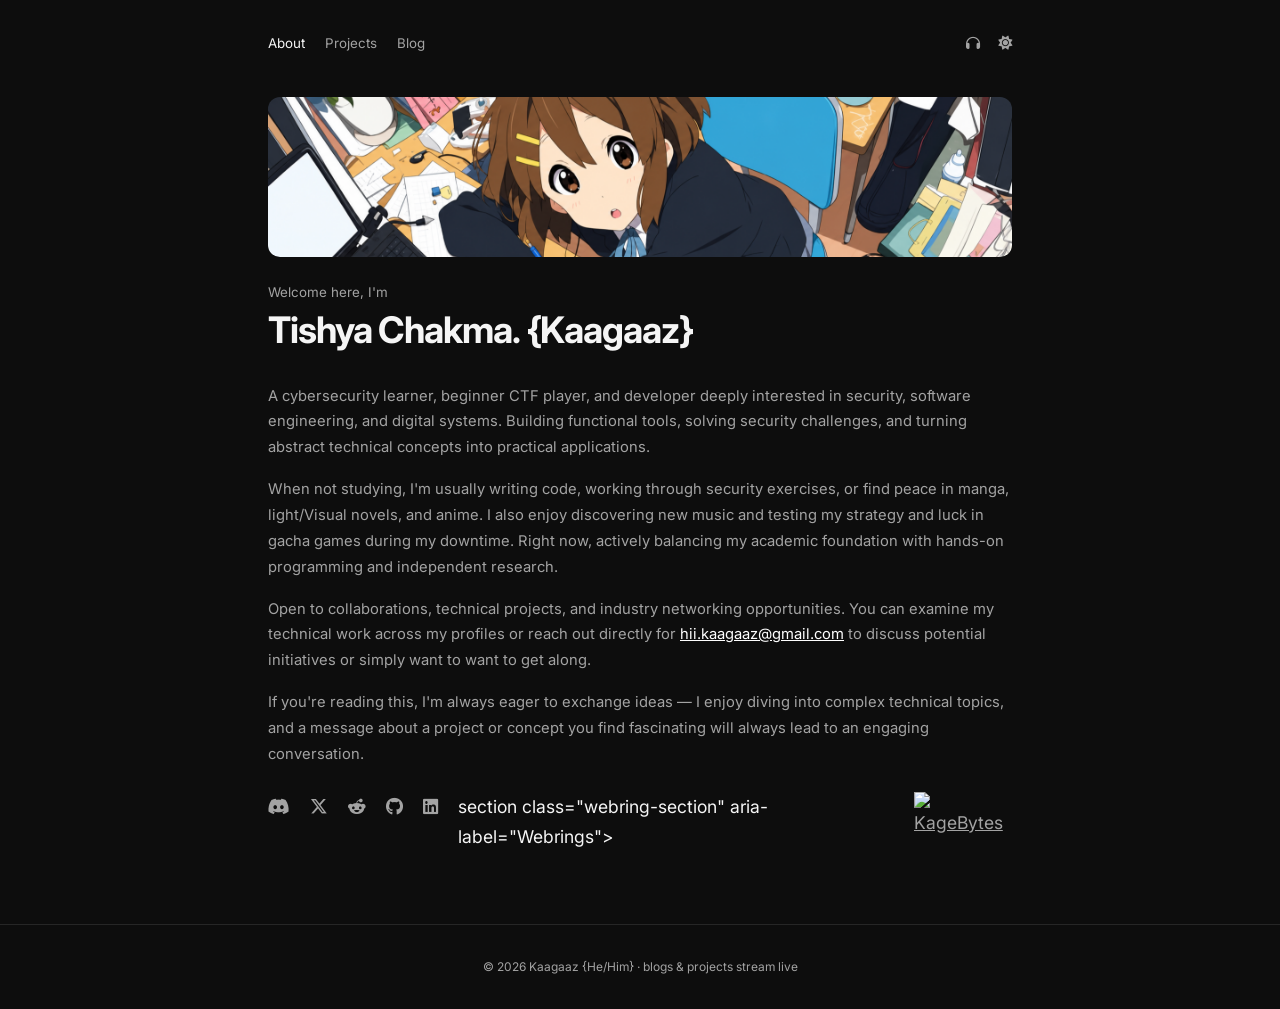
==== index.html @ 434b5686 "Update index.html" ====
<!DOCTYPE html>
<html lang="en">
<head>
    <meta charset="UTF-8">
    <meta name="viewport" content="width=device-width, initial-scale=1.0">
    <title>About Me | Kaagaaz</title>

    <!-- Google Fonts -->
    <link rel="preconnect" href="https://fonts.googleapis.com">
    <link rel="preconnect" href="https://fonts.gstatic.com" crossorigin>
    <link href="https://fonts.googleapis.com/css2?family=Inter:wght@300;400;500;600;700&display=swap" rel="stylesheet">

    <!-- Font Awesome -->
    <link rel="stylesheet" href="https://cdnjs.cloudflare.com/ajax/libs/font-awesome/6.5.1/css/all.min.css">

    <!-- CSS -->
    <link rel="stylesheet" href="style.css?v=9">
</head>
<body>

<!-- Prevent Theme Flicker -->
<script>
if (localStorage.getItem("theme") !== "light") {
    document.body.classList.add("dark-mode");
}
</script>

<header class="navbar">
    <div class="nav-container">
        <nav class="nav-links">
            <a href="index.html" class="nav-item active">About</a>
            <a href="projects.html" class="nav-item">Projects</a>
            <a href="blog.html" class="nav-item">Blog</a>
        </nav>

        <div class="nav-actions">
            <button id="music-toggle" class="icon-btn" aria-label="Toggle music" title="Toggle Music">
                <i class="fa-solid fa-headphones"></i>
            </button>
            <button id="theme-toggle" class="icon-btn" aria-label="Toggle theme" title="Toggle Theme">
                <i class="fa-solid fa-moon"></i>
            </button>
        </div>
    </div>

    <audio id="bgm" loop>
        <source src="bgm.mp3" type="audio/mpeg">
    </audio>
</header>

<main class="container">
    <!-- Standalone Banner Container -->
    <div class="banner-wrapper" id="banner-slider">
        <img src="photos/Hero Banner 1.png" alt="Hero Banner 1" class="hero-banner active">
        <img src="photos/banner2.png" alt="Hero Banner 2" class="hero-banner">
        <img src="photos/Hero Banner 3.png" alt="Hero Banner 3" class="hero-banner">
        <img src="photos/banner4.png" alt="Hero Banner 3" class="hero-banner">
        <img src="photos/banner5.png" alt="Hero Banner 3" class="hero-banner">
        <img src="photos/banner6.png" alt="Hero Banner 3" class="hero-banner">
    </div>

    <section class="about-hero">
        <span class="greeting">Welcome here, I'm</span>
        <h1 class="name">Tishya Chakma. {Kaagaaz}</h1>
        <p class="bio-paragraph">
            A cybersecurity learner, beginner CTF player, and developer deeply interested in security, software engineering, and digital systems. Building functional tools, solving security challenges, and turning abstract technical concepts into practical applications. 
        </p>
        <p class="bio-paragraph">
            When not studying, I'm usually writing code, working through security exercises, or find peace in manga, light/Visual novels, and anime. I also enjoy discovering new music and testing my strategy and luck in gacha games during my downtime. Right now, actively balancing my academic foundation with hands-on programming and independent research. 
        </p>
        <p class="bio-paragraph">
            Open to collaborations, technical projects, and industry networking opportunities. You can examine my technical work across my profiles or reach out directly for <a href="mailto:hii.kaagaaz@gmail.com">hii.kaagaaz@gmail.com</a> to discuss potential initiatives or simply want to want to get along.
        </p>
        <p class="bio-paragraph">
            If you're reading this, I'm always eager to exchange ideas — I enjoy diving into complex technical topics, and a message about a project or concept you find fascinating will always lead to an engaging conversation.  
        </p>
        <div class="social-links">
            <a href="https://discord.com/users/1470676347805503501" target="_blank" aria-label="Discord" title="Discord"><i class="fa-brands fa-discord"></i></a>
            <a href="https://x.com/The_kaagaaz" target="_blank" aria-label="X (Twitter)" title="X"><i class="fa-brands fa-x-twitter"></i></a>
            <a href="https://www.reddit.com/user/Dizzy-Cup2755/" target="_blank" aria-label="Reddit" title="Reddit"><i class="fa-brands fa-reddit-alien"></i></a>
            <a href="https://github.com/Kaagaaz" target="_blank" aria-label="GitHub" title="GitHub"><i class="fa-brands fa-github"></i></a>
            <a href="https://www.linkedin.com/in/tishya-chakma" target="_blank" aria-label="LinkedIn" title="LinkedIn"><i class="fa-brands fa-linkedin"></i></a>

             section class="webring-section" aria-label="Webrings">
            <div class="webring-row">
                <a href="https://hellokagebytes.vercel.app/" target="_blank" rel="noopener" class="my-button" title="KageBytes">
                    <img src="photos/KageBytesBadge.png" alt="KageBytes">
                </a>      
        </div>
    </section>
</main>

<footer class="site-footer">
    <p>© 2026 Kaagaaz {He/Him} · blogs &amp; projects stream live</p>
</footer>

<!-- Banner Slideshow -->
<script>
(function () {
    const slider = document.getElementById("banner-slider");
    if (!slider) return;

    const slides = slider.querySelectorAll(".hero-banner");
    const FIRST_DELAY = 2000; // ms before the FIRST slide change (quick, so visitors notice it)
    const INTERVAL = 3300;    // ms between slides after that (normal loop)
    let current = 0;
    let timer;
    let firstDone = false;

    // When the old slide finishes sliding out, send it back to the right
    slides.forEach((slide) => {
        slide.addEventListener("animationend", () => {
            if (slide.classList.contains("leaving")) {
                slide.classList.remove("leaving");
            }
        });
    });

    function goTo(index) {
        const oldSlide = slides[current];
        current = (index + slides.length) % slides.length;
        const newSlide = slides[current];
        if (oldSlide === newSlide) return;

        oldSlide.classList.remove("active", "entering");
        oldSlide.classList.add("leaving");

        newSlide.classList.remove("leaving");
        newSlide.classList.add("active", "entering");
    }

    function schedule(delay) {
        clearTimeout(timer);
        timer = setTimeout(() => {
            goTo(current + 1);
            firstDone = true;
            schedule(INTERVAL);
        }, delay);
    }

    function start() { schedule(firstDone ? INTERVAL : FIRST_DELAY); }
    function stop()  { clearTimeout(timer); }

    // Pause while hovering
    slider.addEventListener("mouseenter", stop);
    slider.addEventListener("mouseleave", start);

    // Pause when the tab is hidden
    document.addEventListener("visibilitychange", () => {
        document.hidden ? stop() : start();
    });

    if (slides.length > 1) start();
})();
</script>

<!-- JavaScript -->
<script src="script.js?v=6"></script>

</body>
</html>
---- style.css ----
/* Core Theme Variables */
:root {
  --bg-color: #fafafa;
  --text-primary: #171717;
  --text-secondary: #555555;
  --border-color: #e5e5e5;
  --font-main: 'Inter', -apple-system, BlinkMacSystemFont, "Segoe UI", Roboto, sans-serif;
  --max-width: 800px;
}

body.dark-mode {
  --bg-color: #0d0d0d;
  --text-primary: #f5f5f5;
  --text-secondary: #a3a3a3;
  --border-color: #262626;
}

/* Base Styles */
* {
  box-sizing: border-box;
  margin: 0;
  padding: 0;
}

body {
  background-color: var(--bg-color);
  color: var(--text-primary);
  font-family: var(--font-main);
  line-height: 1.7;
  transition: background-color 0.3s ease, color 0.3s ease;
  font-size: 14px; /* Scaled down base font */
}

.container {
  max-width: var(--max-width);
  margin: 0 auto;
  padding: 0 28px;
  width: 100%;
}

/* Navbar */
.navbar {
  padding: 32px 28px;
  max-width: var(--max-width);
  margin: 0 auto;
}

.nav-container {
  display: flex;
  justify-content: space-between;
  align-items: center;
}

.brand-logo {
  font-weight: 600;
  font-size: 0.88rem;
  text-decoration: none;
  color: var(--text-primary);
}

.nav-links {
  display: flex;
  gap: 20px;
}

.nav-item {
  text-decoration: none;
  color: var(--text-secondary);
  font-size: 0.836rem;
  transition: color 0.2s ease;
}

.nav-item.active, 
.nav-item:hover {
  color: var(--text-primary);
}

.nav-actions {
  display: flex;
  gap: 18px;
}

.icon-btn {
  background: none;
  border: none;
  color: var(--text-secondary);
  cursor: pointer;
  font-size: 0.88rem;
  transition: color 0.2s ease;
}

.icon-btn:hover {
  color: var(--text-primary);
}

/* Banner Styling (slide-from-right slideshow) */
.banner-wrapper {
  position: relative;
  width: 100%;
  height: 160px;
  overflow: hidden;
  border-radius: 12px;
  margin-top: 10px;
  margin-bottom: 24px;
}

.hero-banner {
  position: absolute;
  inset: 0;
  width: 100%;
  height: 100%;
  object-fit: cover;
  object-position: center;
  display: block;
  transform: translateX(100%); /* waiting off-screen on the right */
}

/* Slide currently shown */
.hero-banner.active {
  transform: translateX(0);
}

/* New slide comes in from the right */
.hero-banner.entering {
  animation: bannerSlideIn 0.8s ease-in-out forwards;
}

/* Old slide leaves to the left */
.hero-banner.leaving {
  animation: bannerSlideOut 0.8s ease-in-out forwards;
}

@keyframes bannerSlideIn {
  from { transform: translateX(100%); }
  to   { transform: translateX(0); }
}

@keyframes bannerSlideOut {
  from { transform: translateX(0); }
  to   { transform: translateX(-100%); }
}

/* Respect users who prefer reduced motion */
@media (prefers-reduced-motion: reduce) {
  .hero-banner.entering,
  .hero-banner.leaving {
    animation: none;
  }
  .hero-banner.leaving {
    transform: translateX(100%);
  }
}

/* Hero Section Typography */
.about-hero {
  padding: 0 0 24px;
}

.greeting {
  color: var(--text-secondary);
  font-size: 0.836rem;
  display: block;
  margin-bottom: 6px;
}

.name {
  font-size: 2.288rem;
  font-weight: 700;
  letter-spacing: -0.03em;
  margin-bottom: 2rem; /* Increased spacing below your name */
  line-height: 1.15;
}

/* Make all links inside paragraphs white */
p a {
  color: #ffffff;
  text-decoration: underline;
}

/* Ensure links stay white even after being clicked */
p a:visited {
  color: #ffffff;
}


.bio-paragraph {
  font-size: 0.924rem;
  color: var(--text-secondary);
  line-height: 1.75;
  margin-bottom: 1rem; /* Tighter paragraph spacing */
  word-break: break-word;
}

/* Social Links */
.social-links {
  display: flex;
  gap: 20px;
  font-size: 1.1rem;
  margin-top: 24px;
}

.social-links a {
  color: var(--text-secondary);
  transition: color 0.2s ease, transform 0.2s ease;
}

.social-links a:hover {
  color: var(--text-primary);
  transform: translateY(-2px);
}

/* ==========================================
   Projects Card Grid Layout
   ========================================== */
.projects-grid {
  display: grid;
  grid-template-columns: repeat(auto-fill, minmax(280px, 1fr));
  gap: 20px;
  margin-top: 28px;
}

.project-card {
  background-color: transparent;
  border: 1px solid var(--border-color);
  border-radius: 10px;
  padding: 24px;
  display: flex;
  flex-direction: column;
  justify-content: space-between;
  cursor: pointer;
  transition: transform 0.2s ease, border-color 0.2s ease;
}

.project-card:hover {
  transform: translateY(-3px);
  border-color: var(--text-secondary);
}

.card-top {
  display: flex;
  justify-content: space-between;
  align-items: flex-start;
  gap: 12px;
  margin-bottom: 12px;
}

.card-title {
  font-size: 1.012rem;
  font-weight: 600;
  color: var(--text-primary);
  line-height: 1.35;
}

.card-icon {
  font-size: 0.748rem;
  color: var(--text-secondary);
  transition: transform 0.2s ease;
}

.project-card:hover .card-icon {
  transform: translate(2px, -2px);
  color: var(--text-primary);
}

.card-desc {
  font-size: 0.836rem;
  color: var(--text-secondary);
  line-height: 1.6;
  margin-bottom: 20px;
}

.card-footer {
  display: flex;
  align-items: center;
}

.card-tag {
  font-size: 0.722rem;
  font-weight: 500;
  color: var(--text-secondary);
  display: flex;
  align-items: center;
  gap: 6px;
  transition: color 0.2s ease;
}

.project-card:hover .card-tag {
  color: var(--text-primary);
}

/* ==========================================
   Blog Feed List Layout
   ========================================== */
.blog-list {
  display: flex;
  flex-direction: column;
  gap: 28px;
  margin-top: 28px;
}

.blog-item {
  border-bottom: 1px solid var(--border-color);
  padding-bottom: 24px;
  transition: opacity 0.2s ease;
}

.blog-item:last-child {
  border-bottom: none;
}

.blog-item:hover {
  opacity: 0.8;
}

.blog-title {
  font-size: 1.056rem;
  font-weight: 600;
  color: var(--text-primary);
  line-height: 1.3;
}

.blog-title a {
  color: var(--text-primary);
  text-decoration: none;
}

.blog-snippet {
  color: var(--text-secondary);
  font-size: 0.836rem;
  line-height: 1.6;
  margin-top: 6px;
}

.blog-date {
  font-size: 0.704rem;
  color: var(--text-secondary);
  letter-spacing: 0.05em;
  display: block;
  margin-bottom: 6px;
}

.feed-message {
  color: var(--text-secondary);
  font-size: 0.88rem;
}

/* ==========================================
   Single Post/Project View & Markdown
   ========================================== */
.single-view {
  padding: 16px 0 32px;
  width: 100%;
}

#back-btn {
  background: none;
  border: none;
  color: var(--text-secondary);
  font-family: var(--font-main);
  font-weight: 500;
  transition: color 0.2s ease, transform 0.2s ease;
}

#back-btn:hover {
  color: var(--text-primary);
  transform: translateX(-3px);
}

.markdown-body {
  font-size: 0.862rem; /* Scaled down content text */
  line-height: 1.7;
  color: var(--text-secondary);
}

.markdown-body img {
  max-width: 100% !important;
  height: auto !important;
  border-radius: 8px;
  margin: 20px 0;
  display: block;
}

.markdown-body h1,
.markdown-body h2,
.markdown-body h3,
.markdown-body h4 {
  color: var(--text-primary);
  font-weight: 600;
  margin: 28px 0 12px;
  letter-spacing: -0.01em;
}

.markdown-body h1 { font-size: 1.32rem; }
.markdown-body h2 { font-size: 1.1rem; }
.markdown-body h3 { font-size: 0.968rem; }

.markdown-body p {
  margin-bottom: 16px;
}

.markdown-body ul, 
.markdown-body ol {
  margin: 0 0 16px 24px;
}

.markdown-body li {
  margin-bottom: 6px;
}

.markdown-body a {
  color: var(--text-primary);
  text-decoration: underline;
  text-underline-offset: 3px;
}

.markdown-body blockquote {
  border-left: 2px solid var(--border-color);
  padding-left: 16px;
  margin: 20px 0;
  font-style: italic;
}

.markdown-body code {
  font-family: monospace;
  font-size: 0.88em;
  background-color: var(--border-color);
  padding: 2px 5px;
  border-radius: 4px;
  color: var(--text-primary);
}

.markdown-body pre {
  background-color: var(--border-color);
  padding: 16px;
  border-radius: 6px;
  overflow-x: auto;
  margin: 20px 0;
}

.markdown-body pre code {
  background-color: transparent;
  padding: 0;
}

/* Footer */
.site-footer {
  text-align: center;
  padding: 32px 0;
  color: var(--text-secondary);
  font-size: 0.748rem;
  border-top: 1px solid var(--border-color);
  margin-top: 48px;
}

/* ==========================================
   Mobile Responsive Adjustments (< 768px)
   ========================================== */
@media (max-width: 768px) {
  body {
    font-size: 13px; /* Compact base font for phone screens */
    line-height: 1.65;
  }

  .container,
  .navbar {
    padding-left: 18px;
    padding-right: 18px;
  }

  .navbar {
    padding-top: 20px;
    padding-bottom: 20px;
  }

  .banner-wrapper {
    height: 130px; /* Slimmer height on mobile screens */
    margin-bottom: 18px;
  }

  .about-hero {
    padding-top: 0;
    padding-bottom: 16px;
  }

  .name {
    font-size: 1.628rem;
    margin-bottom: 1.25rem;
  }

  .bio-paragraph {
    font-size: 0.836rem;
    line-height: 1.65;
    margin-bottom: 1rem;
  }

  .projects-grid {
    grid-template-columns: 1fr;
    gap: 14px;
    margin-top: 20px;
  }

  .project-card {
    padding: 18px;
  }

  .card-title {
    font-size: 0.924rem;
  }

  .card-desc {
    font-size: 0.792rem;
    margin-bottom: 14px;
  }

  .blog-list {
    gap: 20px;
    margin-top: 20px;
  }

  .blog-title {
    font-size: 0.968rem;
  }

  .blog-snippet {
    font-size: 0.792rem;
  }

  .markdown-body {
    font-size: 0.81rem;
    line-height: 1.65;
  }

  .markdown-body h1 { font-size: 1.188rem; }
  .markdown-body h2 { font-size: 1.012rem; }
  .markdown-body h3 { font-size: 0.898rem; }

  .markdown-body pre {
    padding: 12px;
  }
}
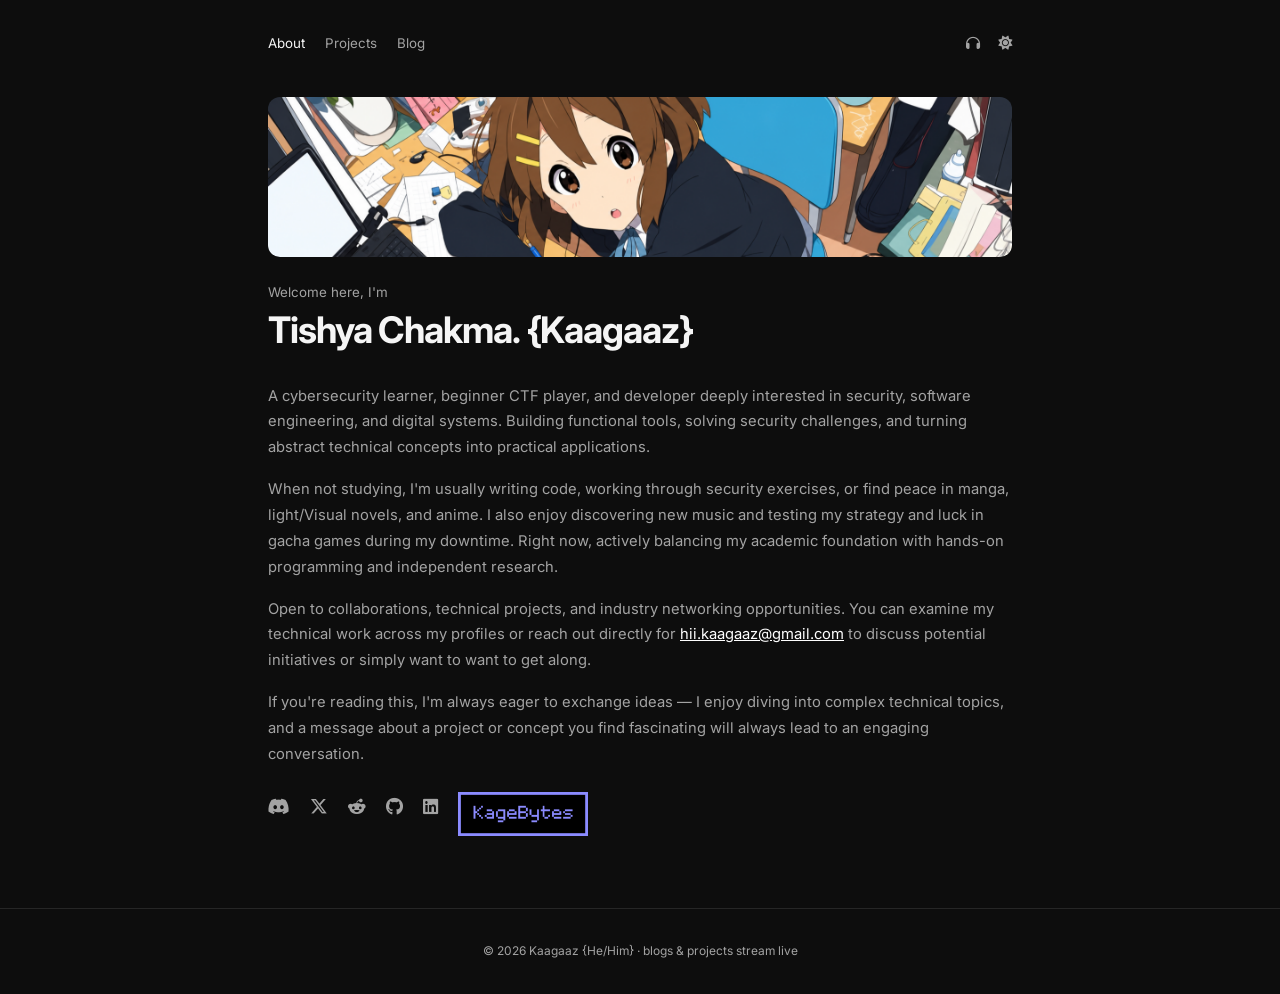
==== commit b25a6fc0: "Update index.html" ====
--- a/index.html
+++ b/index.html
@@ -82,7 +82,7 @@
             <a href="https://github.com/Kaagaaz" target="_blank" aria-label="GitHub" title="GitHub"><i class="fa-brands fa-github"></i></a>
             <a href="https://www.linkedin.com/in/tishya-chakma" target="_blank" aria-label="LinkedIn" title="LinkedIn"><i class="fa-brands fa-linkedin"></i></a>
 
-             section class="webring-section" aria-label="Webrings">
+         <!-- Badge -->  
             <div class="webring-row">
                 <a href="https://hellokagebytes.vercel.app/" target="_blank" rel="noopener" class="my-button" title="KageBytes">
                     <img src="photos/KageBytesBadge.png" alt="KageBytes">
--- a/style.css
+++ b/style.css
@@ -57,6 +57,52 @@
   text-decoration: none;
   color: var(--text-primary);
 }
+
+.webring-section { margin-top: 20px; }
+
+.webring-row {
+  display: flex;
+  flex-wrap: wrap;
+  align-items: center;
+  gap: 14px 22px;
+}
+
+.webring {
+  display: inline-flex;
+  align-items: center;
+  gap: 8px;
+}
+
+.webring img {
+  display: block;
+  width: 88px;
+  height: 31px;
+  image-rendering: pixelated;
+}
+
+.my-button img {
+  display: block;
+  width: var(--my-button-width, 130px);
+  height: auto;
+  border: 1px solid #8b8bff;
+  transition: transform 0.2s ease;
+}
+
+.my-button:hover img { transform: translateY(-2px); }
+
+.ring-arrow {
+  color: var(--text-secondary);
+  text-decoration: none;
+  font-size: 1.1rem;
+  line-height: 1;
+  transition: color 0.2s ease, transform 0.2s ease;
+}
+
+.ring-arrow:hover { color: var(--text-primary); }
+.webring .ring-arrow:first-child:hover { transform: translateX(-2px); }
+.webring .ring-arrow:last-child:hover  { transform: translateX(2px); }
+
+
 
 .nav-links {
   display: flex;
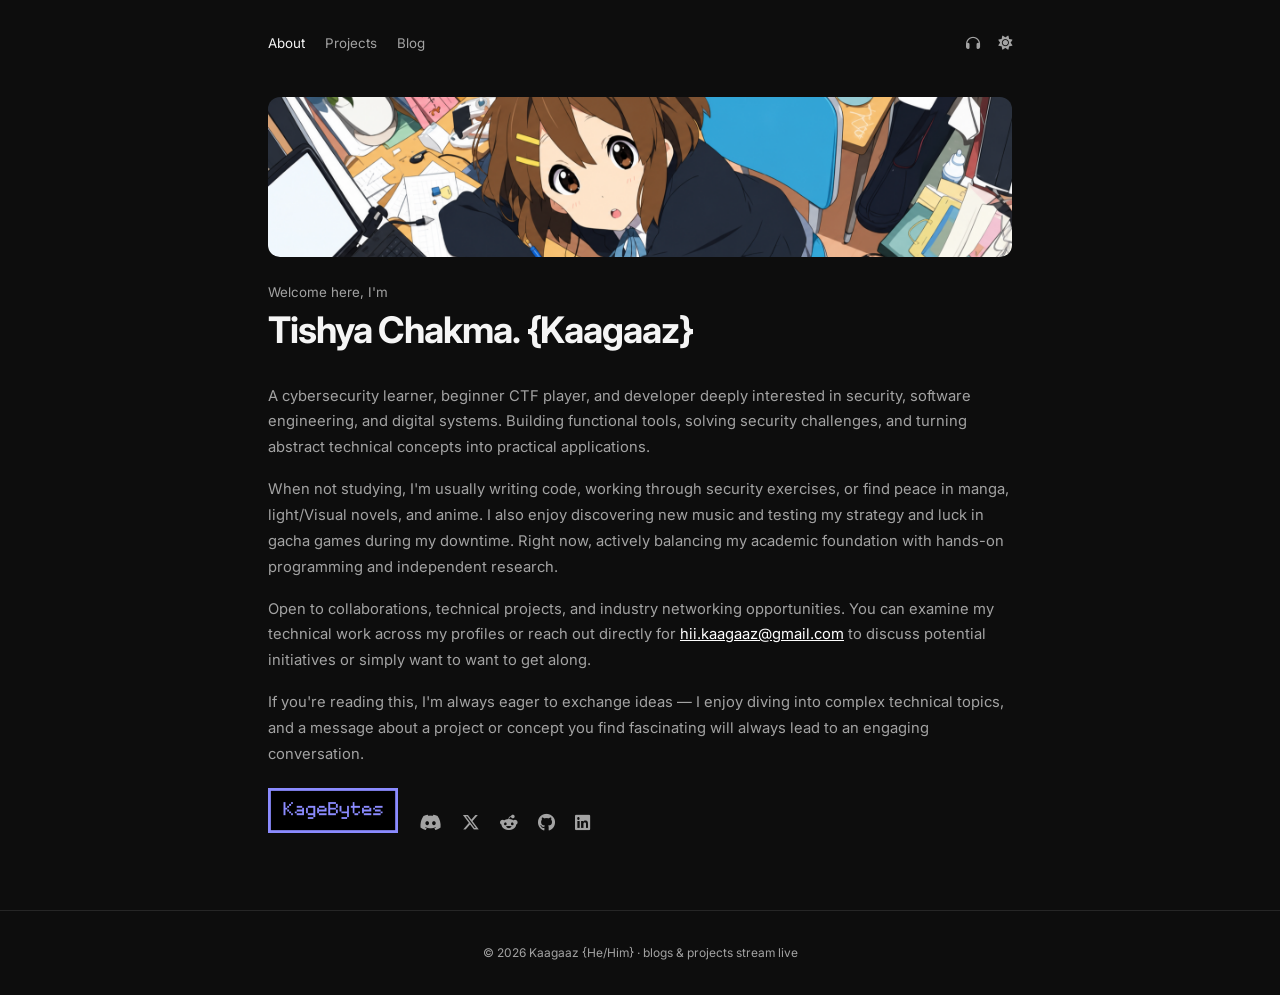
==== commit 887d2b0b: "Update index.html" ====
--- a/index.html
+++ b/index.html
@@ -75,6 +75,13 @@
         <p class="bio-paragraph">
             If you're reading this, I'm always eager to exchange ideas — I enjoy diving into complex technical topics, and a message about a project or concept you find fascinating will always lead to an engaging conversation.  
         </p>
+
+            <!-- Badge -->  
+            <div class="webring-row">
+                <a href="https://hellokagebytes.vercel.app/" target="_blank" rel="noopener" class="my-button" title="KageBytes">
+                    <img src="photos/KageBytesBadge.png" alt="KageBytes">
+                </a>     
+        
         <div class="social-links">
             <a href="https://discord.com/users/1470676347805503501" target="_blank" aria-label="Discord" title="Discord"><i class="fa-brands fa-discord"></i></a>
             <a href="https://x.com/The_kaagaaz" target="_blank" aria-label="X (Twitter)" title="X"><i class="fa-brands fa-x-twitter"></i></a>
@@ -82,11 +89,7 @@
             <a href="https://github.com/Kaagaaz" target="_blank" aria-label="GitHub" title="GitHub"><i class="fa-brands fa-github"></i></a>
             <a href="https://www.linkedin.com/in/tishya-chakma" target="_blank" aria-label="LinkedIn" title="LinkedIn"><i class="fa-brands fa-linkedin"></i></a>
 
-         <!-- Badge -->  
-            <div class="webring-row">
-                <a href="https://hellokagebytes.vercel.app/" target="_blank" rel="noopener" class="my-button" title="KageBytes">
-                    <img src="photos/KageBytesBadge.png" alt="KageBytes">
-                </a>      
+          
         </div>
     </section>
 </main>
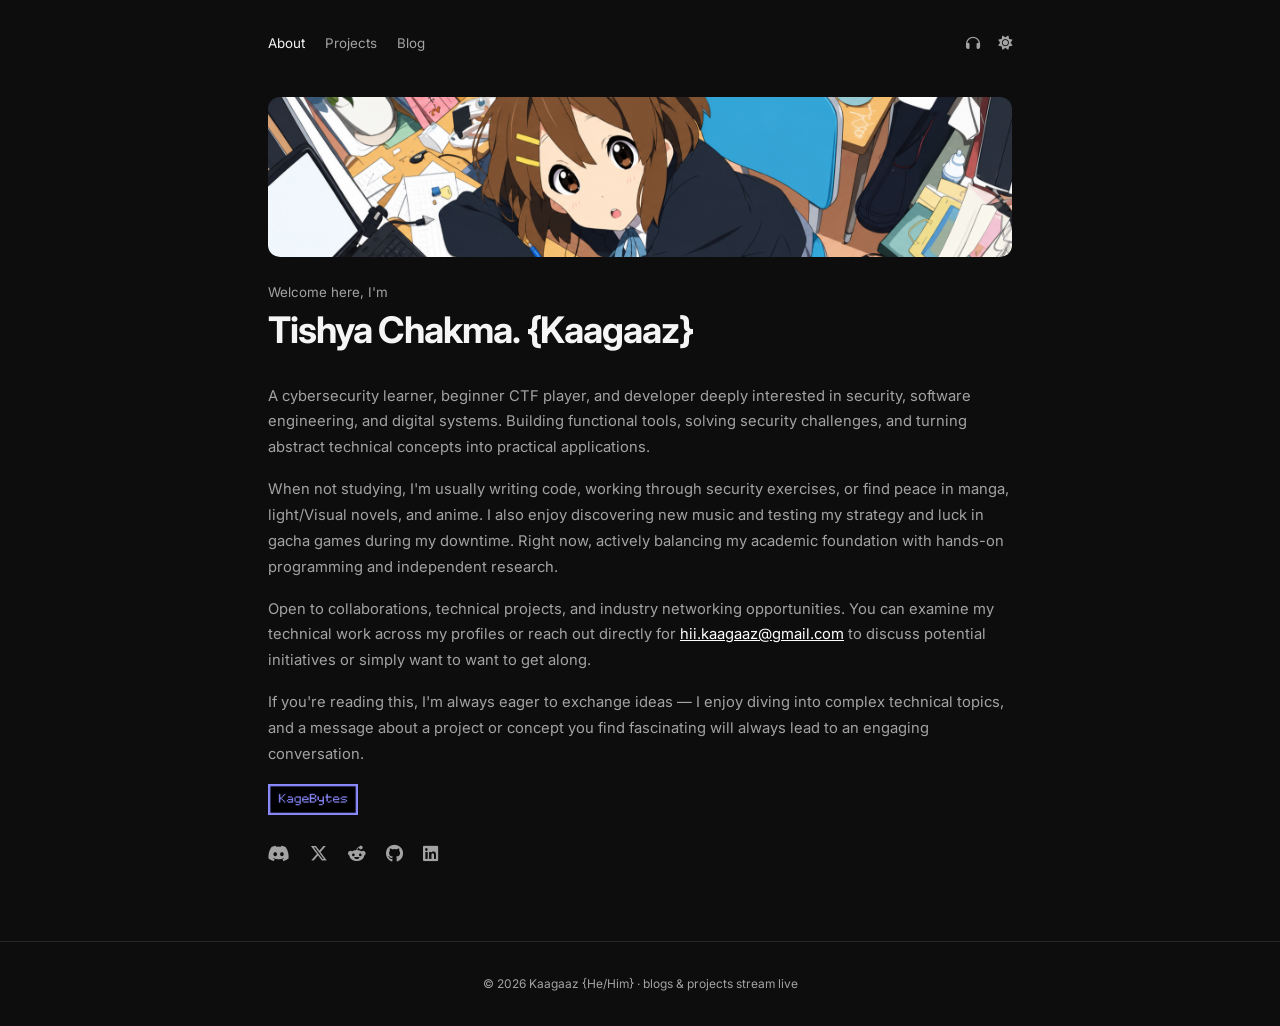
==== commit 93a87c12: "Update index.html" ====
--- a/index.html
+++ b/index.html
@@ -80,16 +80,15 @@
             <div class="webring-row">
                 <a href="https://hellokagebytes.vercel.app/" target="_blank" rel="noopener" class="my-button" title="KageBytes">
                     <img src="photos/KageBytesBadge.png" alt="KageBytes">
-                </a>     
-        
+                </a>
+            </div>
+
         <div class="social-links">
             <a href="https://discord.com/users/1470676347805503501" target="_blank" aria-label="Discord" title="Discord"><i class="fa-brands fa-discord"></i></a>
             <a href="https://x.com/The_kaagaaz" target="_blank" aria-label="X (Twitter)" title="X"><i class="fa-brands fa-x-twitter"></i></a>
             <a href="https://www.reddit.com/user/Dizzy-Cup2755/" target="_blank" aria-label="Reddit" title="Reddit"><i class="fa-brands fa-reddit-alien"></i></a>
             <a href="https://github.com/Kaagaaz" target="_blank" aria-label="GitHub" title="GitHub"><i class="fa-brands fa-github"></i></a>
             <a href="https://www.linkedin.com/in/tishya-chakma" target="_blank" aria-label="LinkedIn" title="LinkedIn"><i class="fa-brands fa-linkedin"></i></a>
-
-          
         </div>
     </section>
 </main>
--- a/style.css
+++ b/style.css
@@ -58,13 +58,13 @@
   color: var(--text-primary);
 }
 
-.webring-section { margin-top: 20px; }
+.webring-section { margin-top: 15px; }
 
 .webring-row {
   display: flex;
   flex-wrap: wrap;
   align-items: center;
-  gap: 14px 22px;
+  gap: 9px 15px;
 }
 
 .webring {
@@ -75,32 +75,20 @@
 
 .webring img {
   display: block;
-  width: 88px;
-  height: 31px;
+  width: 55px;
+  height: 9px;
   image-rendering: pixelated;
 }
 
 .my-button img {
   display: block;
-  width: var(--my-button-width, 130px);
+  width: var(--my-button-width, 90px);
   height: auto;
   border: 1px solid #8b8bff;
   transition: transform 0.2s ease;
 }
 
-.my-button:hover img { transform: translateY(-2px); }
-
-.ring-arrow {
-  color: var(--text-secondary);
-  text-decoration: none;
-  font-size: 1.1rem;
-  line-height: 1;
-  transition: color 0.2s ease, transform 0.2s ease;
-}
-
-.ring-arrow:hover { color: var(--text-primary); }
-.webring .ring-arrow:first-child:hover { transform: translateX(-2px); }
-.webring .ring-arrow:last-child:hover  { transform: translateX(2px); }
+
 
 
 
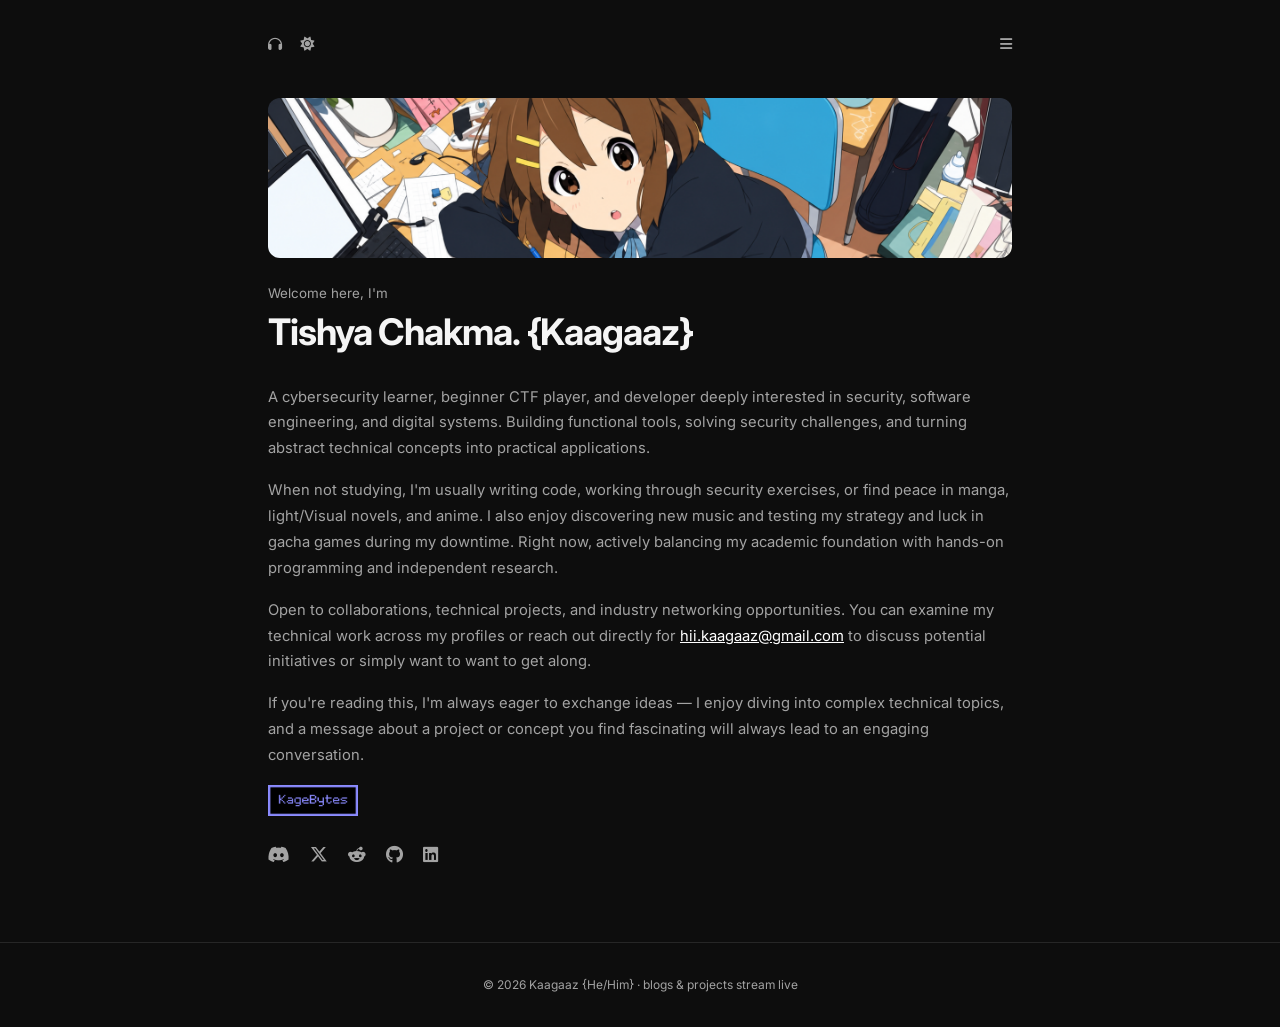
==== commit b1614c17: "Update index.html" ====
--- a/index.html
+++ b/index.html
@@ -28,11 +28,16 @@
 
 <header class="navbar">
     <div class="nav-container">
-        <nav class="nav-links">
+        <div class="nav-menu">
+            <button id="menu-toggle" class="icon-btn" aria-label="Open menu" aria-expanded="false" aria-controls="nav-links" title="Menu">
+                <i class="fa-solid fa-bars"></i>
+            </button>
+            <nav class="nav-links" id="nav-links">
             <a href="index.html" class="nav-item active">About</a>
             <a href="projects.html" class="nav-item">Projects</a>
             <a href="blog.html" class="nav-item">Blog</a>
         </nav>
+        </div>
 
         <div class="nav-actions">
             <button id="music-toggle" class="icon-btn" aria-label="Toggle music" title="Toggle Music">
@@ -78,7 +83,7 @@
 
             <!-- Badge -->  
             <div class="webring-row">
-                <a href="https://hellokagebytes.vercel.app/" target="_blank" rel="noopener" class="my-button" title="KageBytes">
+                <a href="https://kagebytes.vercel.app/" target="_blank" rel="noopener" class="my-button" title="KageBytes">
                     <img src="photos/KageBytesBadge.png" alt="KageBytes">
                 </a>
             </div>
--- a/style.css
+++ b/style.css
@@ -47,6 +47,7 @@
 
 .nav-container {
   display: flex;
+  flex-direction: row-reverse; /* menu button right, actions left */
   justify-content: space-between;
   align-items: center;
 }
@@ -92,12 +93,32 @@
 
 
 
+.nav-menu {
+  position: relative;
+}
+
 .nav-links {
-  display: flex;
-  gap: 20px;
+  position: absolute;
+  top: calc(100% + 10px);
+  right: 0;
+  min-width: 150px;
+  display: none;
+  flex-direction: column;
+  gap: 2px;
+  padding: 6px;
+  border: 1px solid var(--border-color);
+  border-radius: 12px;
+  background: var(--bg-color);
+  z-index: 100;
+}
+
+.nav-links.open {
+  display: flex;
 }
 
 .nav-item {
+  padding: 9px 14px;
+  border-radius: 8px;
   text-decoration: none;
   color: var(--text-secondary);
   font-size: 0.836rem;
@@ -107,6 +128,10 @@
 .nav-item.active, 
 .nav-item:hover {
   color: var(--text-primary);
+}
+
+.nav-item.active {
+  background: var(--border-color);
 }
 
 .nav-actions {
@@ -572,3 +597,10 @@
     padding: 12px;
   }
 }
+  .markdown-body h2 { font-size: 1.012rem; }
+  .markdown-body h3 { font-size: 0.898rem; }
+
+  .markdown-body pre {
+    padding: 12px;
+  }
+}
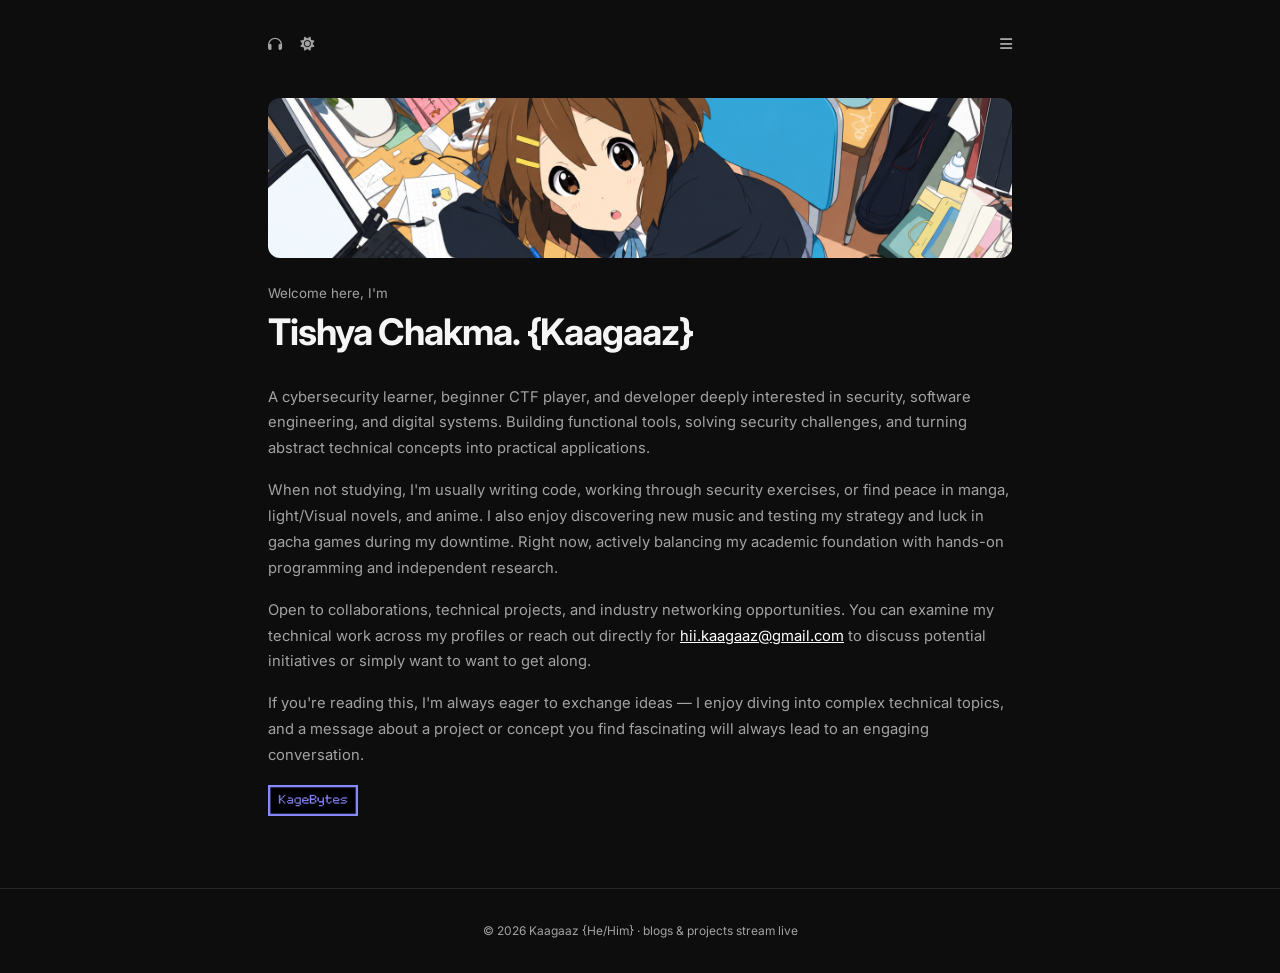
==== commit 74f10949: "Remove social links from index.html Removed social links section from the footer." ====
--- a/index.html
+++ b/index.html
@@ -36,6 +36,7 @@
             <a href="index.html" class="nav-item active">About</a>
             <a href="projects.html" class="nav-item">Projects</a>
             <a href="blog.html" class="nav-item">Blog</a>
+            <a href="find-me.html" class="nav-item">Find Me</a>
         </nav>
         </div>
 
@@ -87,14 +88,6 @@
                     <img src="photos/KageBytesBadge.png" alt="KageBytes">
                 </a>
             </div>
-
-        <div class="social-links">
-            <a href="https://discord.com/users/1470676347805503501" target="_blank" aria-label="Discord" title="Discord"><i class="fa-brands fa-discord"></i></a>
-            <a href="https://x.com/The_kaagaaz" target="_blank" aria-label="X (Twitter)" title="X"><i class="fa-brands fa-x-twitter"></i></a>
-            <a href="https://www.reddit.com/user/Dizzy-Cup2755/" target="_blank" aria-label="Reddit" title="Reddit"><i class="fa-brands fa-reddit-alien"></i></a>
-            <a href="https://github.com/Kaagaaz" target="_blank" aria-label="GitHub" title="GitHub"><i class="fa-brands fa-github"></i></a>
-            <a href="https://www.linkedin.com/in/tishya-chakma" target="_blank" aria-label="LinkedIn" title="LinkedIn"><i class="fa-brands fa-linkedin"></i></a>
-        </div>
     </section>
 </main>
 
--- a/style.css
+++ b/style.css
@@ -597,6 +597,78 @@
     padding: 12px;
   }
 }
+
+
+/* Find Me page cards */
+.find-card {
+  text-decoration: none;
+  color: inherit;
+}
+
+.find-card .card-desc {
+  margin-bottom: 0;
+}
+
+.find-icon {
+  margin-right: 10px;
+  color: var(--text-secondary);
+}
+
+.find-card:hover .find-icon {
+  color: var(--text-primary);
+}
+
+.find-card .card-top {
+  margin-bottom: 0;
+  align-items: center;
+}
+
+.find-card .card-desc {
+  margin-top: 12px;
+}
+
+/* Find Me page: one card per row */
+.findme-page .projects-grid {
+  grid-template-columns: 1fr;
+  gap: 14px;
+}
+ns: 1fr;
+    gap: 14px;
+    margin-top: 20px;
+  }
+
+  .project-card {
+    padding: 18px;
+  }
+
+  .card-title {
+    font-size: 0.924rem;
+  }
+
+  .card-desc {
+    font-size: 0.792rem;
+    margin-bottom: 14px;
+  }
+
+  .blog-list {
+    gap: 20px;
+    margin-top: 20px;
+  }
+
+  .blog-title {
+    font-size: 0.968rem;
+  }
+
+  .blog-snippet {
+    font-size: 0.792rem;
+  }
+
+  .markdown-body {
+    font-size: 0.81rem;
+    line-height: 1.65;
+  }
+
+  .markdown-body h1 { font-size: 1.188rem; }
   .markdown-body h2 { font-size: 1.012rem; }
   .markdown-body h3 { font-size: 0.898rem; }
 
@@ -604,3 +676,152 @@
     padding: 12px;
   }
 }
+
+
+/* Find Me page cards */
+.find-card {
+  text-decoration: none;
+  color: inherit;
+}
+
+.find-card .card-desc {
+  margin-bottom: 0;
+}
+
+.find-icon {
+  margin-right: 10px;
+  color: var(--text-secondary);
+}
+
+.find-card:hover .find-icon {
+  color: var(--text-primary);
+}
+
+.find-card .card-top {
+  margin-bottom: 0;
+  align-items: center;
+}
+
+.find-card .card-desc {
+  margin-top: 12px;
+}
+ns: 1fr;
+    gap: 14px;
+    margin-top: 20px;
+  }
+
+  .project-card {
+    padding: 18px;
+  }
+
+  .card-title {
+    font-size: 0.924rem;
+  }
+
+  .card-desc {
+    font-size: 0.792rem;
+    margin-bottom: 14px;
+  }
+
+  .blog-list {
+    gap: 20px;
+    margin-top: 20px;
+  }
+
+  .blog-title {
+    font-size: 0.968rem;
+  }
+
+  .blog-snippet {
+    font-size: 0.792rem;
+  }
+
+  .markdown-body {
+    font-size: 0.81rem;
+    line-height: 1.65;
+  }
+
+  .markdown-body h1 { font-size: 1.188rem; }
+  .markdown-body h2 { font-size: 1.012rem; }
+  .markdown-body h3 { font-size: 0.898rem; }
+
+  .markdown-body pre {
+    padding: 12px;
+  }
+}
+
+
+/* Find Me page cards */
+.find-card {
+  text-decoration: none;
+  color: inherit;
+}
+
+.find-card .card-desc {
+  margin-bottom: 0;
+}
+
+.find-icon {
+  margin-right: 10px;
+  color: var(--text-secondary);
+}
+
+.find-card:hover .find-icon {
+  color: var(--text-primary);
+}
+ns: 1fr;
+    gap: 14px;
+    margin-top: 20px;
+  }
+
+  .project-card {
+    padding: 18px;
+  }
+
+  .card-title {
+    font-size: 0.924rem;
+  }
+
+  .card-desc {
+    font-size: 0.792rem;
+    margin-bottom: 14px;
+  }
+
+  .blog-list {
+    gap: 20px;
+    margin-top: 20px;
+  }
+
+  .blog-title {
+    font-size: 0.968rem;
+  }
+
+  .blog-snippet {
+    font-size: 0.792rem;
+  }
+
+  .markdown-body {
+    font-size: 0.81rem;
+    line-height: 1.65;
+  }
+
+  .markdown-body h1 { font-size: 1.188rem; }
+  .markdown-body h2 { font-size: 1.012rem; }
+  .markdown-body h3 { font-size: 0.898rem; }
+
+  .markdown-body pre {
+    padding: 12px;
+  }
+}
+  .markdown-body h2 { font-size: 1.012rem; }
+  .markdown-body h3 { font-size: 0.898rem; }
+
+  .markdown-body pre {
+    padding: 12px;
+  }
+}
+
+.findme-page .projects-grid {
+  grid-template-columns: 1fr;
+  gap: 14px;
+}
